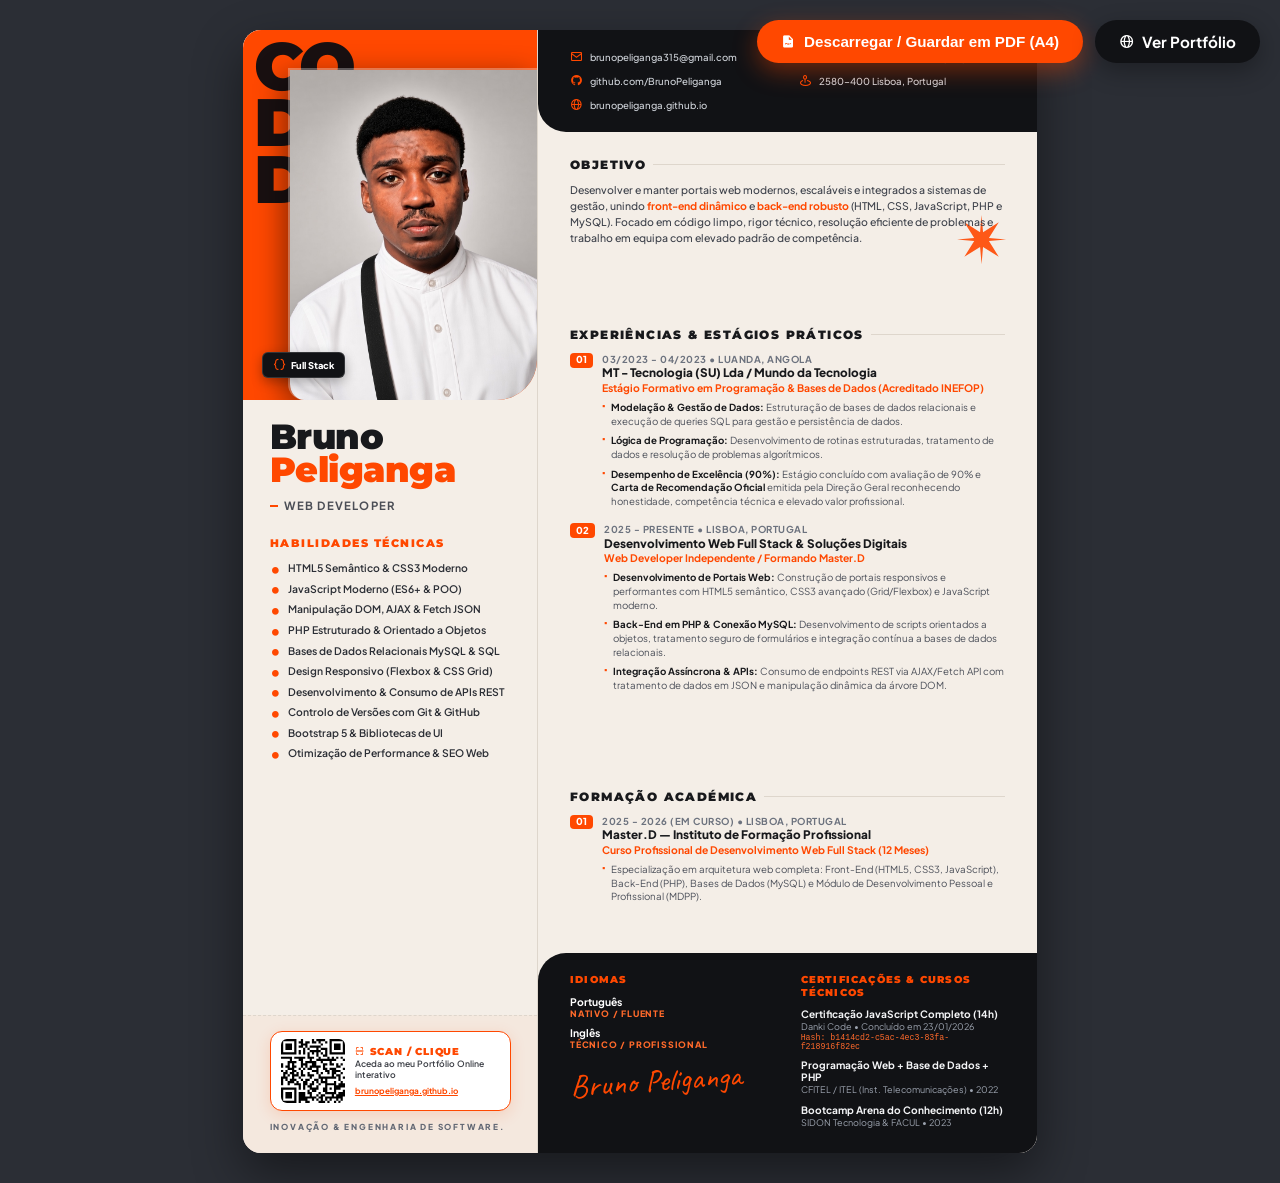
==== documentos/Curriculo_Bruno_Peliganga_QRCode.html @ cff8d167 "Publicação do Portfólio Profissional de Bruno Peliganga" ====
<!DOCTYPE html>
<html lang="pt">
<head>
    <meta charset="UTF-8">
    <meta name="viewport" content="width=device-width, initial-scale=1.0">
    <title>Currículo - Bruno Peliganga | Full Stack Web Developer (Com QR Code)</title>
    <link rel="preconnect" href="https://fonts.googleapis.com">
    <link rel="preconnect" href="https://fonts.gstatic.com" crossorigin>
    <link href="https://fonts.googleapis.com/css2?family=Caveat:wght@600;700&family=Montserrat:wght@400;500;600;700;800;900&family=Plus+Jakarta+Sans:wght@400;500;600;700;800&display=swap" rel="stylesheet">
    <link href='https://unpkg.com/boxicons@2.1.4/css/boxicons.min.css' rel='stylesheet'>
    <style>
        :root {
            --bg-beige: #f4eee7;
            --bg-dark: #111215;
            --accent-orange: #ff4800;
            --accent-orange-light: #ff6a2b;
            --text-dark: #18191c;
            --text-muted: #575a61;
            --text-light: #ffffff;
            --border-color: #ded6cc;
        }

        * {
            margin: 0;
            padding: 0;
            box-sizing: border-box;
            -webkit-print-color-adjust: exact !important;
            print-color-adjust: exact !important;
        }

        body {
            font-family: 'Plus Jakarta Sans', sans-serif;
            background-color: #2b2e35;
            color: var(--text-dark);
            display: flex;
            justify-content: center;
            align-items: center;
            min-height: 100vh;
            padding: 30px 15px;
        }

        /* Barra de Ações para Impressão */
        .action-bar {
            position: fixed;
            top: 20px;
            right: 20px;
            display: flex;
            gap: 12px;
            z-index: 1000;
        }

        .btn-action {
            background: var(--accent-orange);
            color: #fff;
            border: none;
            padding: 12px 24px;
            border-radius: 50px;
            font-weight: 700;
            font-size: 0.95rem;
            cursor: pointer;
            box-shadow: 0 8px 25px rgba(255, 72, 0, 0.4);
            display: flex;
            align-items: center;
            gap: 8px;
            transition: 0.3s;
            text-decoration: none;
        }

        .btn-action:hover {
            background: #e03f00;
            transform: translateY(-2px);
            box-shadow: 0 12px 30px rgba(255, 72, 0, 0.6);
        }

        .btn-action.btn-secondary {
            background: #111215;
            box-shadow: 0 8px 25px rgba(0, 0, 0, 0.3);
        }

        .btn-action.btn-secondary:hover {
            background: #23252b;
        }

        /* Folha A4 do CV */
        .cv-page {
            width: 210mm;
            min-height: 297mm;
            height: 297mm;
            background-color: var(--bg-beige);
            display: grid;
            grid-template-columns: 78mm 132mm;
            overflow: hidden;
            border-radius: 18px;
            box-shadow: 0 20px 50px rgba(0, 0, 0, 0.45);
            position: relative;
        }

        /* ==================== COLUNA ESQUERDA ==================== */
        .cv-sidebar {
            background-color: var(--bg-beige);
            display: flex;
            flex-direction: column;
            justify-content: space-between;
            position: relative;
            border-right: 1.5px solid var(--border-color);
            z-index: 2;
        }

        /* Bloco Superior Laranja com Tipografia Brutalista e Foto */
        .hero-banner {
            background-color: var(--accent-orange);
            height: 98mm;
            position: relative;
            overflow: hidden;
            display: flex;
            align-items: flex-end;
            border-bottom-right-radius: 40px;
        }

        /* Tipografia de Fundo (CODE / DEV) */
        .hero-bg-text {
            position: absolute;
            top: 2mm;
            left: 3mm;
            font-family: 'Montserrat', sans-serif;
            font-weight: 900;
            font-size: 50pt;
            line-height: 0.85;
            color: #0d0e12;
            letter-spacing: -2px;
            user-select: none;
            opacity: 0.95;
            z-index: 1;
        }

        .hero-bg-text span {
            display: block;
        }

        /* Foto de Perfil Recortada Sobreposta */
        .hero-photo-wrapper {
            position: absolute;
            bottom: 0;
            right: 0;
            width: 66mm;
            height: 88mm;
            z-index: 3;
            display: flex;
            align-items: flex-end;
            justify-content: center;
        }

        .hero-photo {
            width: 100%;
            height: 100%;
            object-fit: cover;
            object-position: center top;
            border-bottom-left-radius: 16px;
            filter: drop-shadow(-6px 6px 14px rgba(0, 0, 0, 0.45));
            border-left: 2px solid rgba(255, 255, 255, 0.3);
            border-top: 2px solid rgba(255, 255, 255, 0.3);
        }

        /* Tag Flutuante Estilo Cursor */
        .floating-tag {
            position: absolute;
            bottom: 6mm;
            left: 5mm;
            z-index: 4;
            background: #111215;
            color: #fff;
            padding: 5px 10px;
            border-radius: 6px;
            font-size: 7pt;
            font-weight: 800;
            display: flex;
            align-items: center;
            gap: 5px;
            box-shadow: 0 4px 12px rgba(0,0,0,0.3);
            border: 1px solid rgba(255, 255, 255, 0.15);
        }

        .floating-tag i {
            color: var(--accent-orange);
            font-size: 10pt;
        }

        /* Conteúdo Médio da Coluna Esquerda */
        .sidebar-content {
            padding: 5.5mm 7mm 3mm 7mm;
            flex: 1;
            display: flex;
            flex-direction: column;
            justify-content: flex-start;
        }

        .identity-box {
            margin-bottom: 4.5mm;
        }

        .identity-box h1 {
            font-family: 'Montserrat', sans-serif;
            font-size: 26pt;
            font-weight: 900;
            color: var(--text-dark);
            line-height: 0.95;
            letter-spacing: -0.5px;
        }

        .identity-box h1 span {
            color: var(--accent-orange);
            display: block;
        }

        .identity-box .title-role {
            font-size: 8.5pt;
            font-weight: 700;
            color: #4b4e56;
            text-transform: uppercase;
            letter-spacing: 1.2px;
            margin-top: 3mm;
            display: flex;
            align-items: center;
            gap: 6px;
        }

        .identity-box .title-role::before {
            content: "";
            width: 8px;
            height: 2.5px;
            background-color: var(--accent-orange);
            display: inline-block;
        }

        /* Habilidades */
        .skills-block {
            margin-top: 1.5mm;
        }

        .skills-heading {
            font-family: 'Montserrat', sans-serif;
            font-size: 8.5pt;
            font-weight: 900;
            color: var(--accent-orange);
            text-transform: uppercase;
            letter-spacing: 1.5px;
            margin-bottom: 3mm;
            display: flex;
            align-items: center;
            gap: 6px;
        }

        .skills-list {
            list-style: none;
            display: flex;
            flex-direction: column;
            gap: 2mm;
        }

        .skills-list li {
            font-size: 7.8pt;
            font-weight: 600;
            color: #2b2e35;
            display: flex;
            align-items: center;
            gap: 7px;
        }

        .skills-list li::before {
            content: "•";
            color: var(--accent-orange);
            font-size: 13pt;
            line-height: 0;
        }

        /* Rodapé da Coluna Esquerda: QR Code Interativo e Escaneável */
        .sidebar-footer-qr {
            padding: 4mm 7mm 5.5mm 7mm;
            border-top: 1px dashed var(--border-color);
            display: flex;
            flex-direction: column;
            gap: 2.5mm;
            background-color: rgba(255, 72, 0, 0.04);
        }

        .qr-card-wrap {
            display: flex;
            align-items: center;
            gap: 10px;
            background: #ffffff;
            border: 1.5px solid var(--accent-orange);
            border-radius: 12px;
            padding: 7px 10px;
            box-shadow: 0 4px 15px rgba(255, 72, 0, 0.15);
            text-decoration: none;
            color: inherit;
            transition: 0.3s;
        }

        .qr-card-wrap:hover {
            transform: translateY(-2px);
            box-shadow: 0 6px 20px rgba(255, 72, 0, 0.3);
        }

        .qr-img {
            width: 17mm;
            height: 17mm;
            display: block;
            border-radius: 6px;
        }

        .qr-info {
            display: flex;
            flex-direction: column;
            gap: 2px;
        }

        .qr-title {
            font-family: 'Montserrat', sans-serif;
            font-size: 7.2pt;
            font-weight: 900;
            color: var(--accent-orange);
            text-transform: uppercase;
            letter-spacing: 0.8px;
            display: flex;
            align-items: center;
            gap: 4px;
        }

        .qr-desc {
            font-size: 6.5pt;
            font-weight: 600;
            color: #3b3e45;
            line-height: 1.25;
        }

        .qr-link-text {
            font-size: 6.2pt;
            font-weight: 700;
            color: var(--accent-orange);
            margin-top: 2px;
            text-decoration: underline;
        }

        .slogan-tagline {
            font-size: 6.2pt;
            font-weight: 800;
            color: #636874;
            letter-spacing: 1.8px;
            text-transform: uppercase;
        }

        /* ==================== COLUNA DIREITA ==================== */
        .cv-main {
            display: flex;
            flex-direction: column;
            background-color: var(--bg-beige);
        }

        /* Cabeçalho Superior Preto com Contactos Oficiais do Bruno */
        .main-header {
            background-color: var(--bg-dark);
            color: var(--text-light);
            padding: 5.5mm 8.5mm;
            display: grid;
            grid-template-columns: 1fr 1fr;
            gap: 3mm 6mm;
            border-bottom-left-radius: 28px;
        }

        .contact-item {
            display: flex;
            align-items: center;
            gap: 7px;
            font-size: 7.2pt;
            font-weight: 500;
            color: #d1d5db;
        }

        .contact-item i {
            color: var(--accent-orange);
            font-size: 9.5pt;
        }

        .contact-item a {
            color: inherit;
            text-decoration: none;
            transition: color 0.2s;
        }

        .contact-item a:hover {
            color: var(--accent-orange);
        }

        /* Corpo Principal da Coluna Direita */
        .main-body {
            padding: 6.5mm 8.5mm 4.5mm 8.5mm;
            flex: 1;
            display: flex;
            flex-direction: column;
            justify-content: space-between;
            position: relative;
        }

        /* Seção Genérica */
        .section-block {
            margin-bottom: 4.5mm;
            position: relative;
        }

        .section-title {
            font-family: 'Montserrat', sans-serif;
            font-size: 9.2pt;
            font-weight: 900;
            color: var(--text-dark);
            text-transform: uppercase;
            letter-spacing: 1.4px;
            margin-bottom: 2.8mm;
            display: flex;
            align-items: center;
            gap: 7px;
        }

        .section-title::after {
            content: "";
            flex: 1;
            height: 1px;
            background-color: var(--border-color);
        }

        /* Objetivo */
        .objective-text {
            font-size: 7.9pt;
            line-height: 1.5;
            color: #3e424b;
            font-weight: 500;
        }

        .objective-text strong {
            color: var(--accent-orange);
            font-weight: 700;
        }

        /* Ícone Estrela / Sunburst no canto */
        .sunburst-decoration {
            position: absolute;
            top: 22mm;
            right: 8mm;
            width: 13mm;
            height: 13mm;
            color: var(--accent-orange);
            opacity: 0.9;
            pointer-events: none;
        }

        /* Itens de Experiência e Formação */
        .timeline-item {
            display: flex;
            gap: 9px;
            margin-bottom: 3.8mm;
            position: relative;
        }

        .timeline-badge {
            background-color: var(--accent-orange);
            color: #fff;
            font-size: 7.2pt;
            font-weight: 800;
            padding: 2.5px 6px;
            border-radius: 4px;
            height: fit-content;
            line-height: 1;
        }

        .timeline-content {
            flex: 1;
        }

        .timeline-date {
            font-size: 7.2pt;
            font-weight: 700;
            color: #6c727e;
            text-transform: uppercase;
            letter-spacing: 0.5px;
            margin-bottom: 1.5px;
        }

        .timeline-company {
            font-size: 8.8pt;
            font-weight: 800;
            color: var(--text-dark);
            line-height: 1.25;
        }

        .timeline-role {
            font-size: 7.8pt;
            font-weight: 700;
            color: var(--accent-orange);
            margin-bottom: 1.8mm;
        }

        .timeline-desc {
            list-style: none;
            display: flex;
            flex-direction: column;
            gap: 1.5mm;
        }

        .timeline-desc li {
            font-size: 7.3pt;
            color: #4b4f59;
            line-height: 1.42;
            position: relative;
            padding-left: 9px;
        }

        .timeline-desc li::before {
            content: "▪";
            color: var(--accent-orange);
            position: absolute;
            left: 0;
            top: -1px;
            font-size: 6.5pt;
        }

        .timeline-desc strong {
            color: var(--text-dark);
            font-weight: 700;
        }

        /* Rodapé Inferior Preto: Idiomas, Cursos Comprovados & Certificações */
        .main-footer {
            background-color: var(--bg-dark);
            color: var(--text-light);
            padding: 5.5mm 8.5mm 6.5mm 8.5mm;
            display: grid;
            grid-template-columns: 1fr 1fr;
            gap: 4mm 7mm;
            position: relative;
            border-top-left-radius: 28px;
        }

        .footer-col-title {
            font-family: 'Montserrat', sans-serif;
            font-size: 7.8pt;
            font-weight: 900;
            color: var(--accent-orange);
            text-transform: uppercase;
            letter-spacing: 1.2px;
            margin-bottom: 2.2mm;
        }

        .lang-group {
            margin-bottom: 2mm;
        }

        .lang-name {
            font-size: 7.8pt;
            font-weight: 700;
            color: #fff;
        }

        .lang-level {
            font-size: 6.6pt;
            font-weight: 800;
            color: var(--accent-orange-light);
            text-transform: uppercase;
            letter-spacing: 0.8px;
        }

        .footer-signature {
            font-family: 'Caveat', cursive;
            font-size: 24pt;
            color: var(--accent-orange);
            line-height: 1;
            margin-top: 1.5mm;
            transform: rotate(-4deg);
            display: inline-block;
        }

        .footer-list {
            list-style: none;
            display: flex;
            flex-direction: column;
            gap: 2.2mm;
        }

        .footer-item-title {
            font-size: 7.6pt;
            font-weight: 700;
            color: #f3f4f6;
            line-height: 1.2;
        }

        .footer-item-sub {
            font-size: 6.8pt;
            color: #9ca3af;
            margin-top: 1px;
        }

        .footer-cert-code {
            font-size: 6.2pt;
            color: var(--accent-orange-light);
            font-family: monospace;
            margin-top: 1px;
        }

        /* ==================== REGRAS DE IMPRESSÃO (PDF A4) ==================== */
        @media print {
            body {
                background: none !important;
                padding: 0 !important;
                min-height: auto !important;
            }

            .action-bar {
                display: none !important;
            }

            .cv-page {
                border-radius: 0 !important;
                box-shadow: none !important;
                width: 210mm !important;
                height: 297mm !important;
                min-height: 297mm !important;
                max-height: 297mm !important;
                page-break-after: avoid !important;
                page-break-inside: avoid !important;
            }

            @page {
                size: A4 portrait;
                margin: 0;
            }
        }
    </style>
</head>
<body>

    <!-- Barra de Ações Flutuante (Não sai na impressão) -->
    <div class="action-bar">
        <button class="btn-action" onclick="window.print()">
            <i class='bx bxs-file-pdf'></i> Descarregar / Guardar em PDF (A4)
        </button>
        
        <a href="../index.html" class="btn-action btn-secondary" target="_blank" title="Ver Portfólio">
            <i class='bx bx-globe'></i> Ver Portfólio
        </a>
    </div>

    <!-- FOLHA A4 DO CURRÍCULO -->
    <div class="cv-page">

        <!-- ==================== COLUNA ESQUERDA ==================== -->
        <aside class="cv-sidebar">
            
            <!-- Banner Superior Laranja com Letras e Foto Peliganga.jpg -->
            <div class="hero-banner">
                <div class="hero-bg-text">
                    <span>CO</span>
                    <span>DE</span>
                    <span>DEV</span>
                </div>

                <div class="hero-photo-wrapper">
                    <!-- Foto Centrada e Enquadrada Peliganga.jpg -->
                    <img src="../images/Peliganga.jpg" onerror="this.src='../images/Peliganga.jpg'" alt="Bruno Peliganga - Web Developer" class="hero-photo">
                </div>

                <div class="floating-tag">
                    <i class='bx bx-code-curly'></i> Full Stack
                </div>
            </div>

            <!-- Dados de Identificação e Competências -->
            <div class="sidebar-content">
                <div class="identity-box">
                    <h1>Bruno<span>Peliganga</span></h1>
                    <div class="title-role">Web Developer</div>
                </div>

                <div class="skills-block">
                    <div class="skills-heading">Habilidades Técnicas</div>
                    <ul class="skills-list">
                        <li>HTML5 Semântico & CSS3 Moderno</li>
                        <li>JavaScript Moderno (ES6+ & POO)</li>
                        <li>Manipulação DOM, AJAX & Fetch JSON</li>
                        <li>PHP Estruturado & Orientado a Objetos</li>
                        <li>Bases de Dados Relacionais MySQL & SQL</li>
                        <li>Design Responsivo (Flexbox & CSS Grid)</li>
                        <li>Desenvolvimento & Consumo de APIs REST</li>
                        <li>Controlo de Versões com Git & GitHub</li>
                        <li>Bootstrap 5 & Bibliotecas de UI</li>
                        <li>Otimização de Performance & SEO Web</li>
                    </ul>
                </div>
            </div>

            <!-- Rodapé da Coluna Esquerda: QR Code Interativo e Escaneável -->
            <div class="sidebar-footer-qr">
                <a href="https://brunopeliganga.github.io/portfolio/" target="_blank" class="qr-card-wrap" title="Clique ou aponte a câmara do telemóvel para abrir o Portfólio">
                    <img src="../images/qrcode_portfolio.svg" onerror="this.src='../images/qrcode_portfolio.svg'" alt="QR Code Portfólio Bruno Peliganga" class="qr-img">
                    <div class="qr-info">
                        <div class="qr-title"><i class='bx bx-scan'></i> Scan / Clique</div>
                        <div class="qr-desc">Aceda ao meu Portfólio Online interativo</div>
                        <div class="qr-link-text">brunopeliganga.github.io</div>
                    </div>
                </a>
                <div class="slogan-tagline">INOVAÇÃO & ENGENHARIA DE SOFTWARE.</div>
            </div>

        </aside>

        <!-- ==================== COLUNA DIREITA ==================== -->
        <main class="cv-main">

            <!-- Cabeçalho Preto com Contactos Oficiais do Bruno -->
            <header class="main-header">
                <div class="contact-item">
                    <i class='bx bx-envelope'></i>
                    <a href="mailto:brunopeliganga315@gmail.com">brunopeliganga315@gmail.com</a>
                </div>
                <div class="contact-item">
                    <i class='bx bxl-linkedin-square'></i>
                    <a href="https://www.linkedin.com/in/bruno-peliganga-ba585a2a6/" target="_blank">linkedin.com/in/bruno-peliganga</a>
                </div>
                <div class="contact-item">
                    <i class='bx bxl-github'></i>
                    <a href="https://github.com/BrunoPeliganga" target="_blank">github.com/BrunoPeliganga</a>
                </div>
                <div class="contact-item">
                    <i class='bx bx-map-pin'></i>
                    <span>2580-400 Lisboa, Portugal</span>
                </div>
                <div class="contact-item">
                    <i class='bx bx-globe'></i>
                    <a href="https://brunopeliganga.github.io/portfolio/" target="_blank">brunopeliganga.github.io</a>
                </div>
            </header>

            <!-- Conteúdo Central: Objetivo, Experiências Comprovadas e Formação -->
            <div class="main-body">

                <!-- Ícone Geométrico Sunburst Decorativo -->
                <svg class="sunburst-decoration" viewBox="0 0 100 100" fill="currentColor">
                    <path d="M50 0 L53 35 L85 15 L65 47 L100 50 L65 53 L85 85 L53 65 L50 100 L47 65 L15 85 L35 53 L0 50 L35 47 L15 15 L47 35 Z"/>
                </svg>

                <!-- Objetivo Profissional -->
                <section class="section-block">
                    <div class="section-title">Objetivo</div>
                    <p class="objective-text">
                        Desenvolver e manter portais web modernos, escaláveis e integrados a sistemas de gestão, unindo <strong>front-end dinâmico</strong> e <strong>back-end robusto</strong> (HTML, CSS, JavaScript, PHP e MySQL). Focado em código limpo, rigor técnico, resolução eficiente de problemas e trabalho em equipa com elevado padrão de competência.
                    </p>
                </section>

                <!-- Experiências Profissionais & Projetos -->
                <section class="section-block">
                    <div class="section-title">Experiências & Estágios Práticos</div>

                    <!-- Experiência 01: Estágio Formativo Comprovado (Com Carta de Recomendação) -->
                    <div class="timeline-item">
                        <div class="timeline-badge">01</div>
                        <div class="timeline-content">
                            <div class="timeline-date">03/2023 - 04/2023 • Luanda, Angola</div>
                            <div class="timeline-company">MT - Tecnologia (SU) Lda / Mundo da Tecnologia</div>
                            <div class="timeline-role">Estágio Formativo em Programação & Bases de Dados (Acreditado INEFOP)</div>
                            <ul class="timeline-desc">
                                <li><strong>Modelação & Gestão de Dados:</strong> Estruturação de bases de dados relacionais e execução de queries SQL para gestão e persistência de dados.</li>
                                <li><strong>Lógica de Programação:</strong> Desenvolvimento de rotinas estruturadas, tratamento de dados e resolução de problemas algorítmicos.</li>
                                <li><strong>Desempenho de Excelência (90%):</strong> Estágio concluído com avaliação de 90% e <strong>Carta de Recomendação Oficial</strong> emitida pela Direção Geral reconhecendo honestidade, competência técnica e elevado valor profissional.</li>
                            </ul>
                        </div>
                    </div>

                    <!-- Experiência 02: Desenvolvimento Web Full Stack & Portais -->
                    <div class="timeline-item">
                        <div class="timeline-badge">02</div>
                        <div class="timeline-content">
                            <div class="timeline-date">2025 - Presente • Lisboa, Portugal</div>
                            <div class="timeline-company">Desenvolvimento Web Full Stack & Soluções Digitais</div>
                            <div class="timeline-role">Web Developer Independente / Formando Master.D</div>
                            <ul class="timeline-desc">
                                <li><strong>Desenvolvimento de Portais Web:</strong> Construção de portais responsivos e performantes com HTML5 semântico, CSS3 avançado (Grid/Flexbox) e JavaScript moderno.</li>
                                <li><strong>Back-End em PHP & Conexão MySQL:</strong> Desenvolvimento de scripts orientados a objetos, tratamento seguro de formulários e integração contínua a bases de dados relacionais.</li>
                                <li><strong>Integração Assíncrona & APIs:</strong> Consumo de endpoints REST via AJAX/Fetch API com tratamento de dados em JSON e manipulação dinâmica da árvore DOM.</li>
                            </ul>
                        </div>
                    </div>
                </section>

                <!-- Formação Académica -->
                <section class="section-block">
                    <div class="section-title">Formação Académica</div>

                    <div class="timeline-item">
                        <div class="timeline-badge">01</div>
                        <div class="timeline-content">
                            <div class="timeline-date">2025 - 2026 (Em curso) • Lisboa, Portugal</div>
                            <div class="timeline-company">Master.D — Instituto de Formação Profissional</div>
                            <div class="timeline-role">Curso Profissional de Desenvolvimento Web Full Stack (12 Meses)</div>
                            <ul class="timeline-desc">
                                <li>Especialização em arquitetura web completa: Front-End (HTML5, CSS3, JavaScript), Back-End (PHP), Bases de Dados (MySQL) e Módulo de Desenvolvimento Pessoal e Profissional (MDPP).</li>
                            </ul>
                        </div>
                    </div>
                </section>

            </div>

            <!-- Rodapé Preto: Idiomas, Cursos Comprovados & Certificações -->
            <footer class="main-footer">
                <!-- Coluna 1: Idiomas e Assinatura -->
                <div>
                    <div class="footer-col-title">Idiomas</div>
                    <div class="lang-group">
                        <div class="lang-name">Português</div>
                        <div class="lang-level">Nativo / Fluente</div>
                    </div>
                    <div class="lang-group">
                        <div class="lang-name">Inglês</div>
                        <div class="lang-level">Técnico / Profissional</div>
                    </div>
                    
                    <div style="margin-top: 2.5mm;">
                        <span class="footer-signature">Bruno Peliganga</span>
                    </div>
                </div>

                <!-- Coluna 2: Cursos e Certificações Registadas -->
                <div>
                    <div class="footer-col-title">Certificações & Cursos Técnicos</div>
                    <ul class="footer-list">
                        <li>
                            <div class="footer-item-title">Certificação JavaScript Completo (14h)</div>
                            <div class="footer-item-sub">Danki Code • Concluído em 23/01/2026</div>
                            <div class="footer-cert-code">Hash: b1414cd2-c5ac-4ec3-83fa-f218916f82ec</div>
                        </li>
                        <li>
                            <div class="footer-item-title">Programação Web + Base de Dados + PHP</div>
                            <div class="footer-item-sub">CFITEL / ITEL (Inst. Telecomunicações) • 2022</div>
                        </li>
                        <li>
                            <div class="footer-item-title">Bootcamp Arena do Conhecimento (12h)</div>
                            <div class="footer-item-sub">SIDON Tecnologia & FACUL • 2023</div>
                        </li>
                    </ul>
                </div>
            </footer>

        </main>

    </div>

    <script>
        if (window.location.search.includes('pdf') || window.location.search.includes('print')) {
            window.addEventListener('load', () => setTimeout(() => window.print(), 350));
        }
    </script>
</body>
</html>
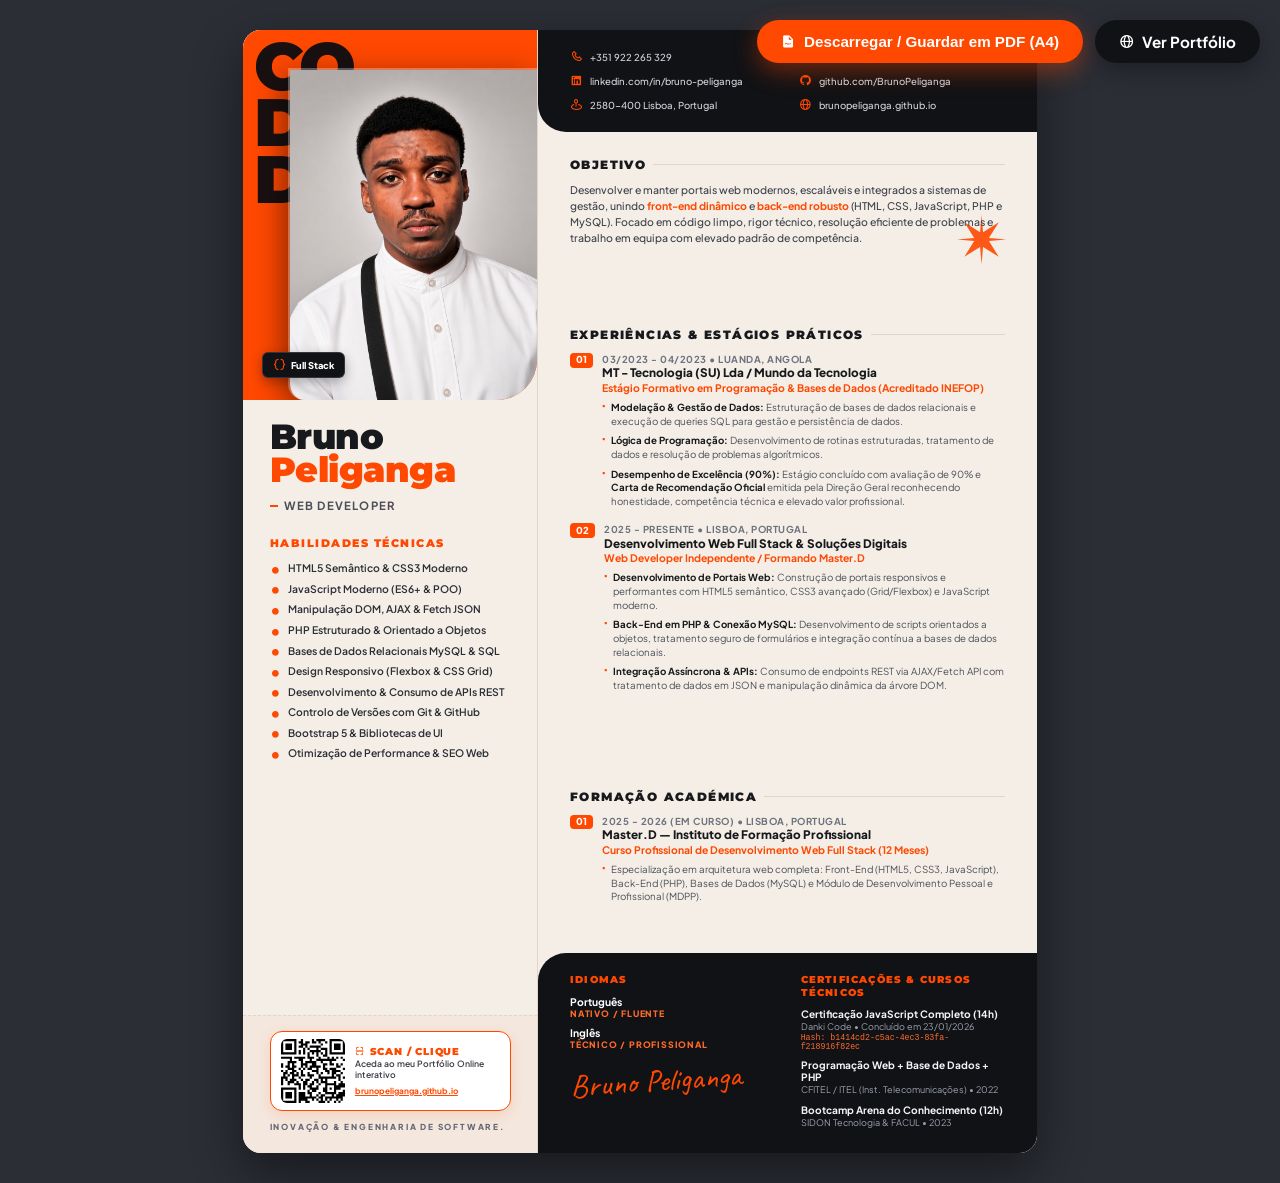
==== commit f8fb8e6d: "Adicionar numero de telefone ao CV e recriar Carta de Apresentacao ARTSOFT" ====
--- a/documentos/Curriculo_Bruno_Peliganga_QRCode.html
+++ b/documentos/Curriculo_Bruno_Peliganga_QRCode.html
@@ -717,6 +717,10 @@
             <!-- Cabeçalho Preto com Contactos Oficiais do Bruno -->
             <header class="main-header">
                 <div class="contact-item">
+                    <i class='bx bx-phone'></i>
+                    <a href="tel:+351922265329">+351 922 265 329</a>
+                </div>
+                <div class="contact-item">
                     <i class='bx bx-envelope'></i>
                     <a href="mailto:brunopeliganga315@gmail.com">brunopeliganga315@gmail.com</a>
                 </div>
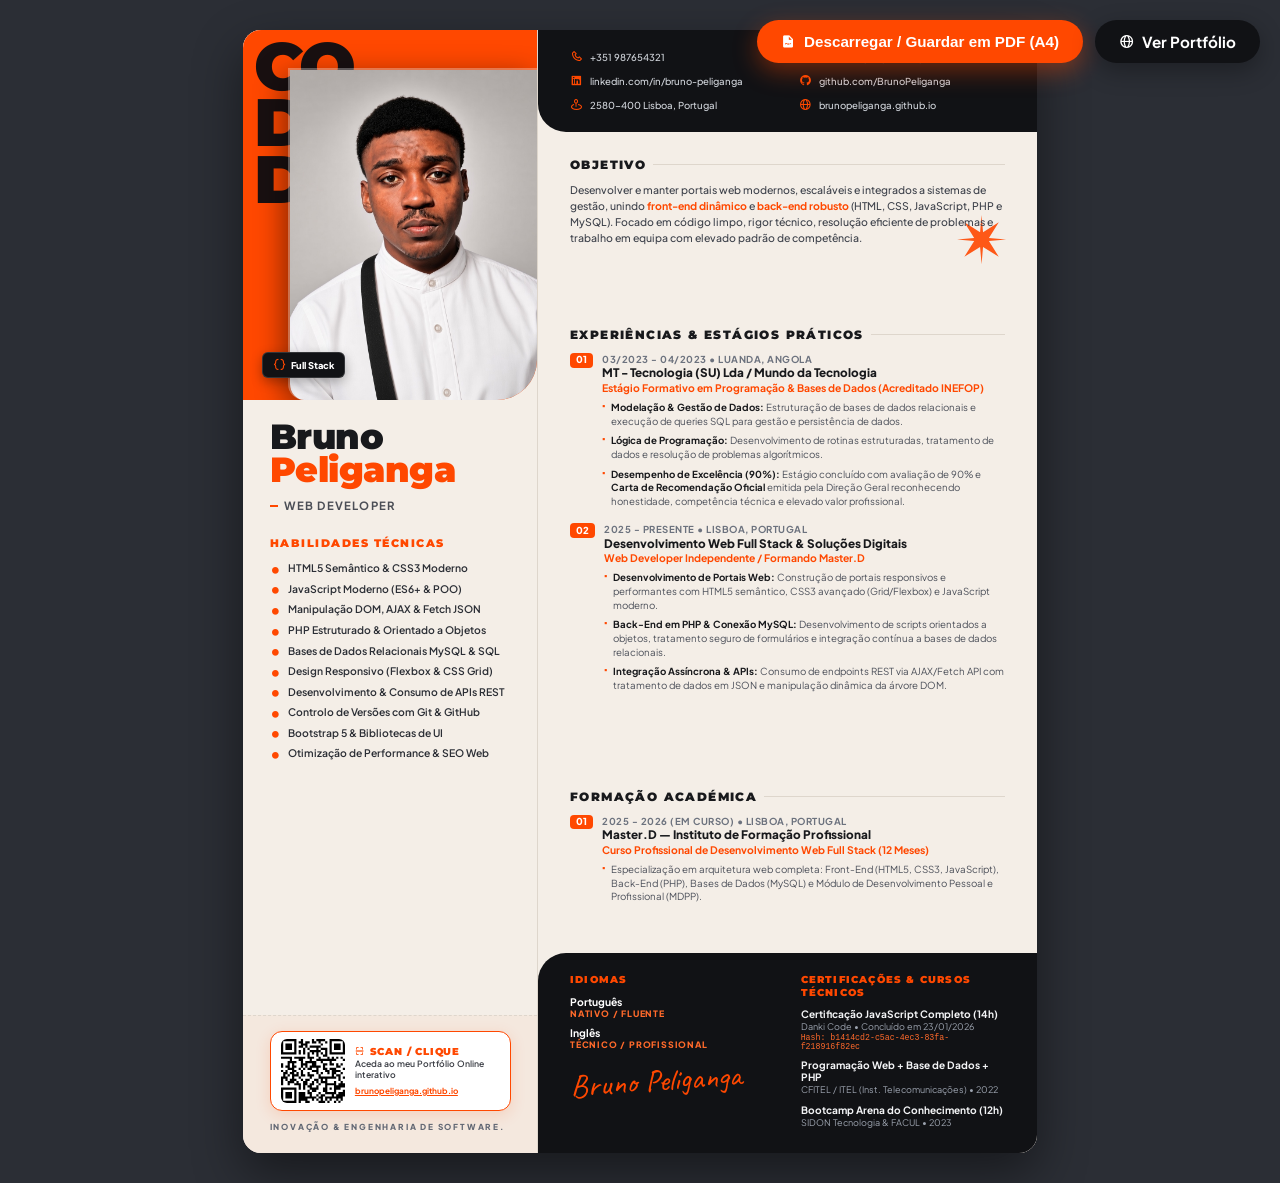
==== commit 0c831064: "Update Curriculo_Bruno_Peliganga_QRCode.html" ====
--- a/documentos/Curriculo_Bruno_Peliganga_QRCode.html
+++ b/documentos/Curriculo_Bruno_Peliganga_QRCode.html
@@ -718,7 +718,7 @@
             <header class="main-header">
                 <div class="contact-item">
                     <i class='bx bx-phone'></i>
-                    <a href="tel:+351922265329">+351 922 265 329</a>
+                    <a href="tel:+35987654321">+351 987654321</a>
                 </div>
                 <div class="contact-item">
                     <i class='bx bx-envelope'></i>
@@ -862,4 +862,4 @@
         }
     </script>
 </body>
-</html>+</html>
